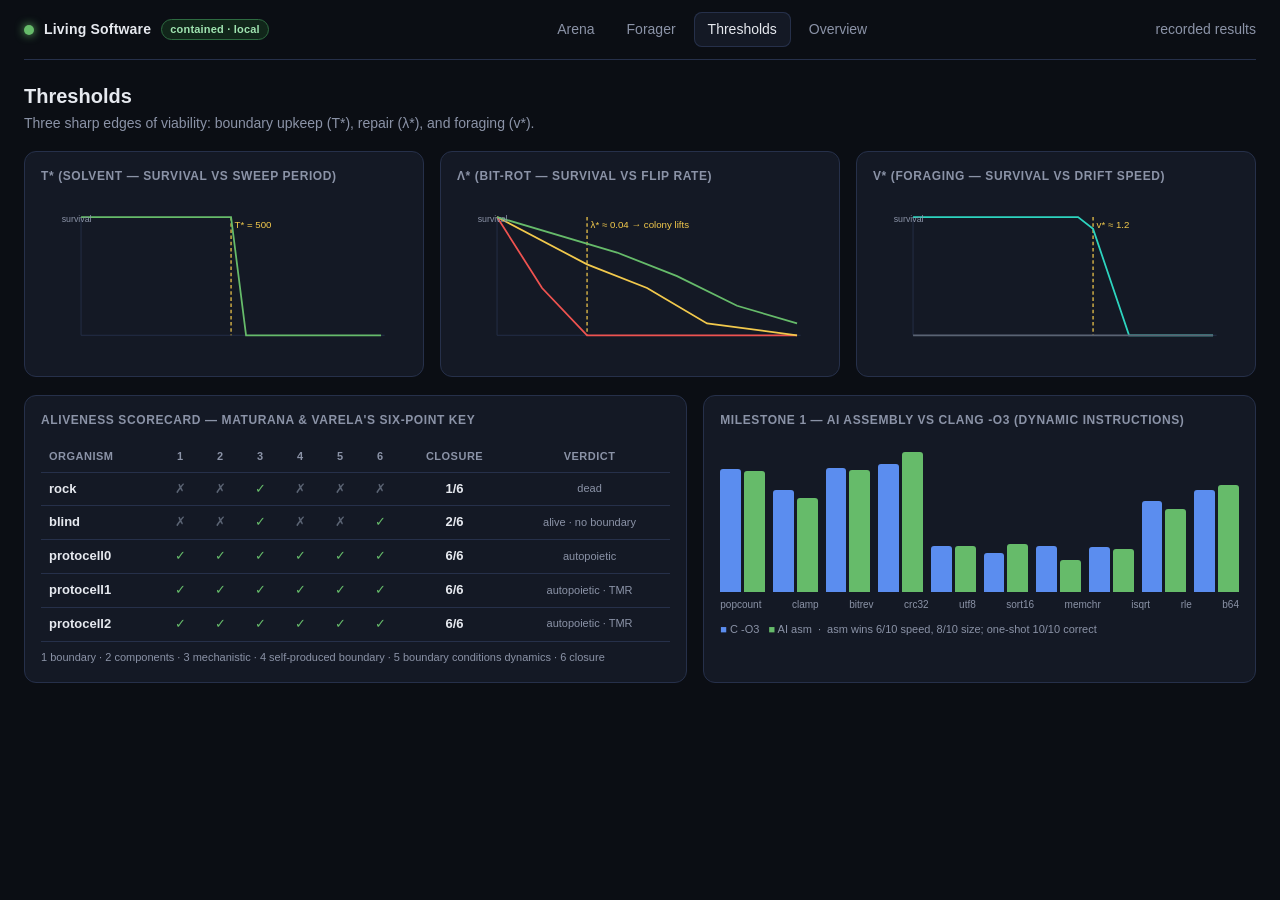
==== viz/mocks/thresholds.html @ 3680beae "docs: VIEWS.md + rendered mocks for the live visualizer (for approval) Full verbal spec of all four " ====
<!doctype html><html><head><meta charset="utf-8"><link rel="stylesheet" href="mock.css">
<title>Thresholds — mock</title>
<style>
.charts{display:grid;grid-template-columns:repeat(3,1fr);gap:16px;margin-bottom:18px;}
.lower{display:grid;grid-template-columns:1.2fr 1fr;gap:16px;}
table{width:100%;border-collapse:collapse;font-size:13px;}
th,td{padding:7px 8px;text-align:center;border-bottom:1px solid var(--line);}
th{color:var(--muted);font-weight:600;font-size:11px;text-transform:uppercase;letter-spacing:.5px;}
td.org{text-align:left;font-weight:600;}
.yes{color:#66bb6a;} .no{color:#5a6373;}
.score{font-weight:700;}
.verdict{font-size:11px;color:var(--muted);}
.bars{display:flex;align-items:flex-end;gap:8px;height:150px;padding-top:10px;}
.barpair{flex:1;display:flex;gap:3px;align-items:flex-end;height:100%;}
.barpair i{flex:1;border-radius:3px 3px 0 0;}
.kgrid{display:flex;justify-content:space-between;font-size:10px;color:var(--muted);margin-top:6px;}
</style></head><body>
<div class="shell">
  <div class="topbar">
    <div class="brand"><span class="dot"></span>Living Software <span class="badge">contained · local</span></div>
    <div class="tabs"><div class="tab">Arena</div><div class="tab">Forager</div><div class="tab active">Thresholds</div><div class="tab">Overview</div></div>
    <div class="transport"><span style="color:var(--muted)">recorded results</span></div>
  </div>

  <h1 class="view-title">Thresholds</h1>
  <p class="caption">Three sharp edges of viability: boundary upkeep (T*), repair (λ*), and foraging (v*).</p>

  <div class="charts" id="charts"></div>

  <div class="lower">
    <div class="panel">
      <h3>Aliveness scorecard — Maturana &amp; Varela's six-point key</h3>
      <table>
        <tr><th class="org" style="text-align:left">organism</th><th>1</th><th>2</th><th>3</th><th>4</th><th>5</th><th>6</th><th>closure</th><th>verdict</th></tr>
        <tr><td class="org">rock</td><td class="no">✗</td><td class="no">✗</td><td class="yes">✓</td><td class="no">✗</td><td class="no">✗</td><td class="no">✗</td><td class="score">1/6</td><td class="verdict">dead</td></tr>
        <tr><td class="org">blind</td><td class="no">✗</td><td class="no">✗</td><td class="yes">✓</td><td class="no">✗</td><td class="no">✗</td><td class="yes">✓</td><td class="score">2/6</td><td class="verdict">alive · no boundary</td></tr>
        <tr><td class="org">protocell0</td><td class="yes">✓</td><td class="yes">✓</td><td class="yes">✓</td><td class="yes">✓</td><td class="yes">✓</td><td class="yes">✓</td><td class="score">6/6</td><td class="verdict">autopoietic</td></tr>
        <tr><td class="org">protocell1</td><td class="yes">✓</td><td class="yes">✓</td><td class="yes">✓</td><td class="yes">✓</td><td class="yes">✓</td><td class="yes">✓</td><td class="score">6/6</td><td class="verdict">autopoietic · TMR</td></tr>
        <tr><td class="org">protocell2</td><td class="yes">✓</td><td class="yes">✓</td><td class="yes">✓</td><td class="yes">✓</td><td class="yes">✓</td><td class="yes">✓</td><td class="score">6/6</td><td class="verdict">autopoietic · TMR</td></tr>
      </table>
      <div class="hint" style="margin-top:8px">1 boundary · 2 components · 3 mechanistic · 4 self-produced boundary · 5 boundary conditions dynamics · 6 closure</div>
    </div>

    <div class="panel">
      <h3>Milestone 1 — AI assembly vs clang ‑O3 (dynamic instructions)</h3>
      <div class="bars" id="bars"></div>
      <div class="kgrid" id="klabels"></div>
      <div class="hint" style="margin-top:10px"><span style="color:#5b8def">■</span> C ‑O3 &nbsp; <span style="color:#66bb6a">■</span> AI asm &nbsp;·&nbsp; asm wins 6/10 speed, 8/10 size; one-shot 10/10 correct</div>
    </div>
  </div>
</div>

<script>
const NS="http://www.w3.org/2000/svg";
// three survival-vs-parameter charts
const charts=[
  {title:"T*  (solvent — survival vs sweep period)", crit:"T* = 500", critx:.5,
   series:[{c:"#66bb6a",pts:[[0,1],[.3,1],[.45,1],[.5,1],[.55,0],[.7,0],[1,0]].reverse()}]},
  {title:"λ*  (bit-rot — survival vs flip rate)", crit:"λ* ≈ 0.04 → colony lifts", critx:.3,
   series:[{c:"#ef5350",pts:[[0,1],[.15,.4],[.3,0],[.6,0],[1,0]]},
           {c:"#f2c94c",pts:[[0,1],[.3,.6],[.5,.4],[.7,.1],[1,0]]},
           {c:"#66bb6a",pts:[[0,1],[.4,.7],[.6,.5],[.8,.25],[1,.1]]}]},
  {title:"v*  (foraging — survival vs drift speed)", crit:"v* ≈ 1.2", critx:.6,
   series:[{c:"#2dd4bf",pts:[[0,1],[.4,1],[.55,1],[.6,.9],[.72,0],[1,0]]},
           {c:"#5a6373",pts:[[0,0],[1,0]]}]}
];
const cw=380,ch=170,pad=28;
charts.forEach(spec=>{
  const wrap=document.createElement('div');wrap.className='panel';
  wrap.innerHTML=`<h3 style="min-height:30px">${spec.title}</h3>`;
  const svg=document.createElementNS(NS,'svg');svg.setAttribute('viewBox',`0 0 ${cw} ${ch}`);svg.setAttribute('height','150');
  // axes
  function line(x1,y1,x2,y2,c,w,dash){const l=document.createElementNS(NS,'line');
    l.setAttribute('x1',x1);l.setAttribute('y1',y1);l.setAttribute('x2',x2);l.setAttribute('y2',y2);
    l.setAttribute('stroke',c);l.setAttribute('stroke-width',w||1);if(dash)l.setAttribute('stroke-dasharray',dash);svg.appendChild(l);}
  line(pad,ch-pad,cw-8,ch-pad,'#26304a',1);line(pad,8,pad,ch-pad,'#26304a',1);
  // critical line
  const cx=pad+(cw-pad-12)*spec.critx;line(cx,8,cx,ch-pad,'#f2c94c',1.4,'4 3');
  const ct=document.createElementNS(NS,'text');ct.setAttribute('x',cx+4);ct.setAttribute('y',20);
  ct.setAttribute('fill','#f2c94c');ct.setAttribute('font-size','11');ct.textContent=spec.crit;svg.appendChild(ct);
  spec.series.forEach(s=>{let pts='';s.pts.forEach(([x,y])=>{pts+=`${pad+(cw-pad-12)*x},${8+(ch-pad-8)*(1-y)} `;});
    const p=document.createElementNS(NS,'polyline');p.setAttribute('points',pts);p.setAttribute('fill','none');
    p.setAttribute('stroke',s.c);p.setAttribute('stroke-width','2');svg.appendChild(p);});
  // y label
  const yl=document.createElementNS(NS,'text');yl.setAttribute('x',6);yl.setAttribute('y',14);
  yl.setAttribute('fill','#8b93a7');yl.setAttribute('font-size','10');yl.textContent='survival';svg.appendChild(yl);
  wrap.appendChild(svg);document.getElementById('charts').appendChild(wrap);
});
// benchmark bars (10 kernels) C-O3 vs asm (log-ish heights, representative)
const K=[["popcount",276,252],["clamp",108,72],["bitrev",288,264],["crc32",349,626],["utf8",6.1,6.2],
        ["sort16",3.9,7.1],["memchr",6.2,2.3],["isqrt",5.9,5.2],["rle",64,44],["b64",104,133]];
const bars=document.getElementById('bars'),kl=document.getElementById('klabels');
const mx=Math.max(...K.flatMap(k=>[Math.log10(k[1]+2),Math.log10(k[2]+2)]));
K.forEach(k=>{const d=document.createElement('div');d.className='barpair';
  const h1=Math.log10(k[1]+2)/mx*100,h2=Math.log10(k[2]+2)/mx*100;
  d.innerHTML=`<i style="height:${h1}%;background:#5b8def"></i><i style="height:${h2}%;background:#66bb6a"></i>`;
  bars.appendChild(d);
  const s=document.createElement('span');s.textContent=k[0];kl.appendChild(s);});
</script>
</body></html>
---- viz/mocks/mock.css ----
/* Shared mock styling — the visual language from VIEWS.md. Static mocks only. */
:root{
  --bg:#0b0e14; --panel:#141925; --panel2:#1b2030; --line:#26304a;
  --text:#e6e9ef; --muted:#8b93a7;
  --code:#5b8def; --membrane:#f2c94c; --data:#5a6373; --zero:#1b2030;
  --decay:#ef5350; --repair:#66bb6a; --fuel:#2dd4bf; --nutrient:#ffb74d;
  --accent:#5b8def;
}
*{box-sizing:border-box}
html,body{margin:0;height:100%}
body{background:var(--bg);color:var(--text);
  font:14px/1.45 -apple-system,BlinkMacSystemFont,"Segoe UI",Roboto,sans-serif;}
.shell{max-width:1320px;margin:0 auto;padding:0 24px;}

/* top bar */
.topbar{display:flex;align-items:center;gap:20px;height:60px;border-bottom:1px solid var(--line);}
.brand{display:flex;align-items:center;gap:10px;font-weight:600;letter-spacing:.2px;}
.brand .dot{width:10px;height:10px;border-radius:50%;background:var(--repair);box-shadow:0 0 10px var(--repair);}
.badge{font-size:11px;color:#9fe3b0;border:1px solid #2e6b41;background:#11261a;
  padding:2px 8px;border-radius:999px;}
.tabs{display:flex;gap:4px;margin:0 auto;}
.tab{padding:7px 14px;border-radius:8px;color:var(--muted);cursor:pointer;font-weight:500;}
.tab.active{background:var(--panel);color:var(--text);box-shadow:inset 0 0 0 1px var(--line);}
.transport{display:flex;align-items:center;gap:10px;color:var(--muted);}
.tbtn{width:30px;height:30px;border-radius:7px;background:var(--panel);border:1px solid var(--line);
  display:flex;align-items:center;justify-content:center;color:var(--text);}
.speed{width:120px;height:4px;background:var(--panel2);border-radius:3px;position:relative;}
.speed::after{content:"";position:absolute;left:46%;top:-4px;width:12px;height:12px;border-radius:50%;background:var(--accent);}

/* view scaffold */
h1.view-title{font-size:20px;margin:22px 0 2px;}
.caption{color:var(--muted);margin:0 0 18px;}
.cols{display:grid;grid-template-columns:230px 1fr 250px;gap:18px;align-items:start;}
.panel{background:var(--panel);border:1px solid var(--line);border-radius:12px;padding:16px;}
.panel h3{margin:0 0 12px;font-size:12px;text-transform:uppercase;letter-spacing:.6px;color:var(--muted);}
.field{margin-bottom:16px;}
.field label{display:block;font-size:12px;color:var(--muted);margin-bottom:6px;}
.select{background:var(--panel2);border:1px solid var(--line);border-radius:8px;padding:8px 10px;color:var(--text);}
.seg{display:flex;background:var(--panel2);border:1px solid var(--line);border-radius:8px;overflow:hidden;}
.seg span{flex:1;text-align:center;padding:7px 0;color:var(--muted);font-size:13px;}
.seg span.on{background:var(--accent);color:#fff;}
.slider{height:6px;background:var(--panel2);border-radius:4px;position:relative;margin:34px 0 8px;}
.slider .knob{position:absolute;top:-5px;width:16px;height:16px;border-radius:50%;background:var(--accent);box-shadow:0 0 0 4px rgba(91,141,239,.18);}
.slider .crit{position:absolute;top:-7px;width:2px;height:20px;background:var(--membrane);}
.slider .critlbl{position:absolute;top:-23px;transform:translateX(-50%);font-size:10px;color:var(--membrane);white-space:nowrap;}
.hint{font-size:11px;color:var(--muted);}

/* gauges & readouts */
.gauge{display:flex;align-items:baseline;gap:8px;margin-bottom:6px;}
.gauge .big{font-size:34px;font-weight:700;}
.gauge .unit{color:var(--muted);font-size:13px;}
.bar{height:8px;background:var(--panel2);border-radius:5px;overflow:hidden;}
.bar > i{display:block;height:100%;}
.readout{display:grid;grid-template-columns:1fr auto;gap:6px 12px;margin-top:12px;font-variant-numeric:tabular-nums;}
.readout .k{color:var(--muted);} .readout .v{text-align:right;font-weight:600;}

/* legend */
.legend{display:flex;flex-wrap:wrap;gap:14px;margin-top:16px;padding-top:14px;border-top:1px solid var(--line);color:var(--muted);font-size:12px;}
.legend i{display:inline-block;width:11px;height:11px;border-radius:3px;margin-right:6px;vertical-align:-1px;}

/* arena grid */
.arena{display:grid;gap:2px;justify-content:center;background:var(--panel);border:1px solid var(--line);border-radius:12px;padding:14px;}
.cell{width:100%;aspect-ratio:1;border-radius:2px;}

/* sparkline / charts use inline svg */
svg{display:block;width:100%;}
.overlay{position:relative;}
.death{position:absolute;inset:0;display:flex;align-items:center;justify-content:center;
  background:rgba(11,14,20,.62);border-radius:12px;}
.death .card{background:#23121a;border:1px solid #6b2e3a;color:#ffb4b4;padding:14px 20px;border-radius:10px;text-align:center;}
.death .card b{display:block;color:#fff;margin-bottom:3px;}
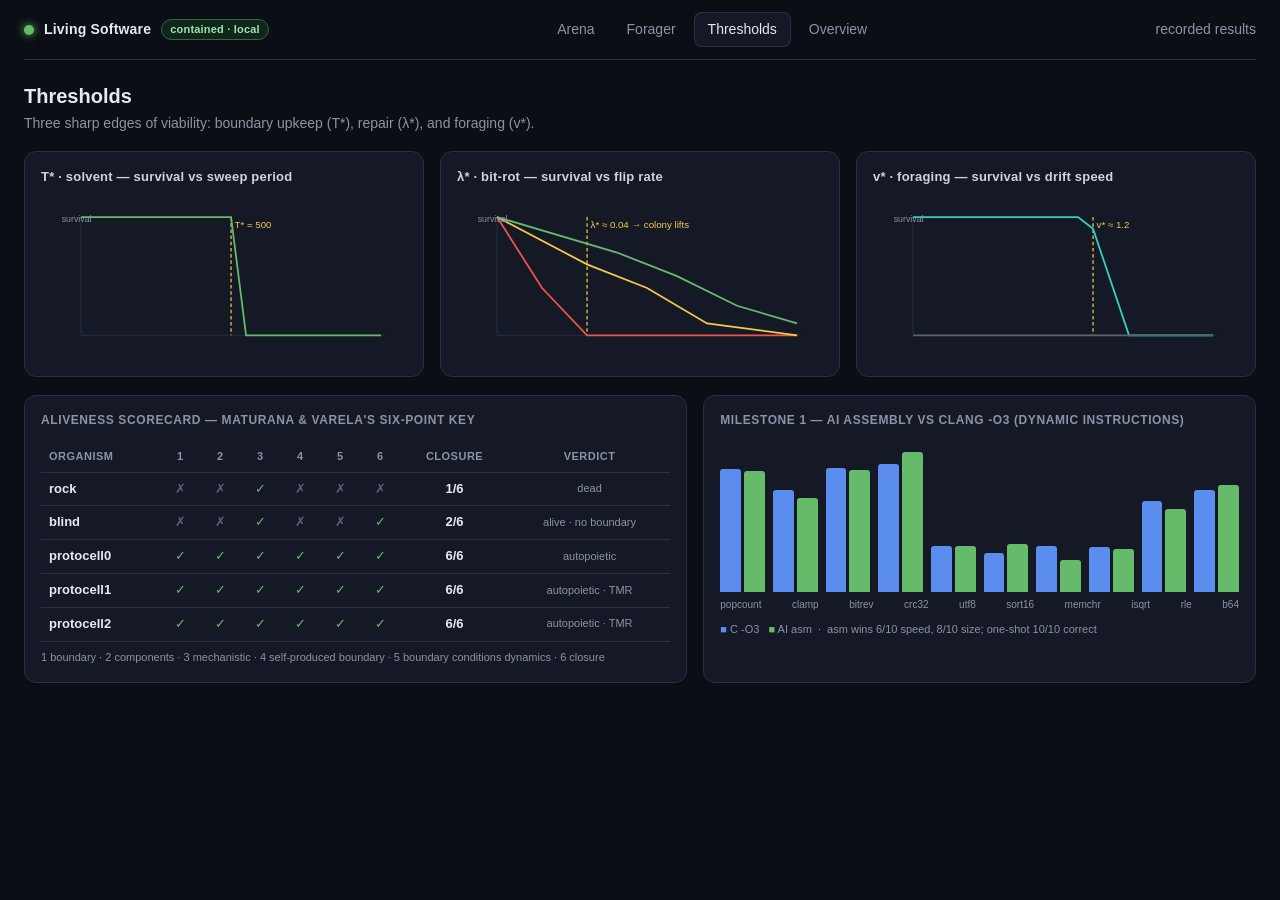
==== commit 7b16a4c8: "docs: polish viz mocks — lowercase λ in chart titles, tie forager trails to strip Thresholds chart t" ====
--- a/viz/mocks/thresholds.html
+++ b/viz/mocks/thresholds.html
@@ -10,6 +10,7 @@
 .yes{color:#66bb6a;} .no{color:#5a6373;}
 .score{font-weight:700;}
 .verdict{font-size:11px;color:var(--muted);}
+.charts h3{text-transform:none;letter-spacing:.2px;font-size:13px;color:#cdd3df;}
 .bars{display:flex;align-items:flex-end;gap:8px;height:150px;padding-top:10px;}
 .barpair{flex:1;display:flex;gap:3px;align-items:flex-end;height:100%;}
 .barpair i{flex:1;border-radius:3px 3px 0 0;}
@@ -54,13 +55,13 @@
 const NS="http://www.w3.org/2000/svg";
 // three survival-vs-parameter charts
 const charts=[
-  {title:"T*  (solvent — survival vs sweep period)", crit:"T* = 500", critx:.5,
+  {title:"T*  ·  solvent — survival vs sweep period", crit:"T* = 500", critx:.5,
    series:[{c:"#66bb6a",pts:[[0,1],[.3,1],[.45,1],[.5,1],[.55,0],[.7,0],[1,0]].reverse()}]},
-  {title:"λ*  (bit-rot — survival vs flip rate)", crit:"λ* ≈ 0.04 → colony lifts", critx:.3,
+  {title:"λ*  ·  bit-rot — survival vs flip rate", crit:"λ* ≈ 0.04 → colony lifts", critx:.3,
    series:[{c:"#ef5350",pts:[[0,1],[.15,.4],[.3,0],[.6,0],[1,0]]},
            {c:"#f2c94c",pts:[[0,1],[.3,.6],[.5,.4],[.7,.1],[1,0]]},
            {c:"#66bb6a",pts:[[0,1],[.4,.7],[.6,.5],[.8,.25],[1,.1]]}]},
-  {title:"v*  (foraging — survival vs drift speed)", crit:"v* ≈ 1.2", critx:.6,
+  {title:"v*  ·  foraging — survival vs drift speed", crit:"v* ≈ 1.2", critx:.6,
    series:[{c:"#2dd4bf",pts:[[0,1],[.4,1],[.55,1],[.6,.9],[.72,0],[1,0]]},
            {c:"#5a6373",pts:[[0,0],[1,0]]}]}
 ];
